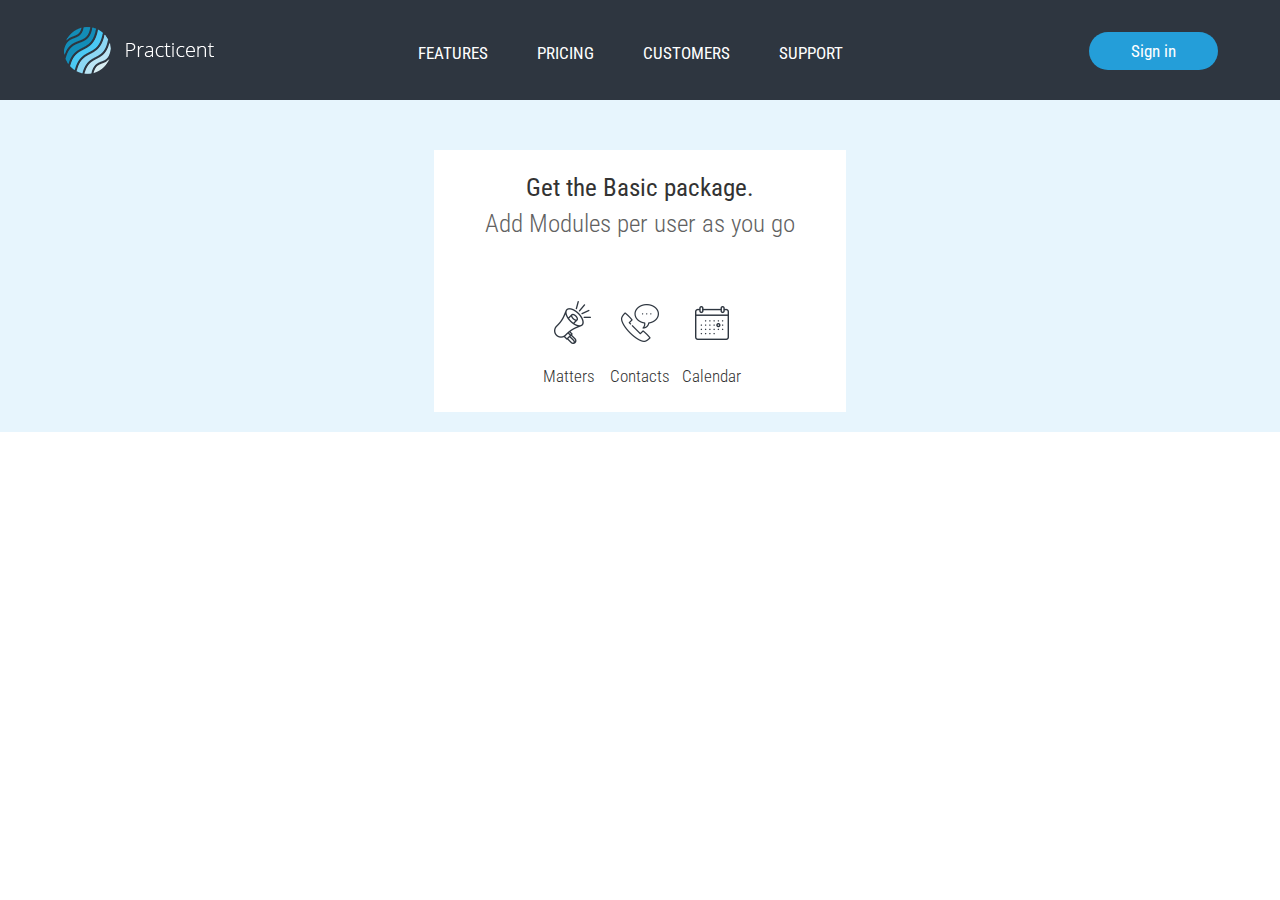
==== pricing-page.html @ 21b48f81 "in progress" ====
<!DOCTYPE html>
<html>
<head>
    <title>Practicent</title>
    <meta name="viewport" content="width=device-width, initial-scale=1.0">
    <meta http-equiv="Content-Type" content="text/html; charset=utf-8" />
    <link rel="stylesheet" type="text/css" href="style.css">
    <link rel="stylesheet" type="text/css" href="bootstrap.min.css">
    <script src="https://ajax.googleapis.com/ajax/libs/jquery/2.1.3/jquery.min.js"></script>
    <meta name="viewport" content="width=device-width, initial-scale=1, maximum-scale=1, user-scalable=no">
    <script src="https://code.jquery.com/jquery-1.10.2.js"></script>
    <script type="text/javascript" src="js/responsive-menu.js"></script>
    <script type="text/javascript" src="js/video-loader.js"></script>
</head>
<body>
	<div class="controller">
        <section id="page_start" class="col-md-12">
            <header class="header custom_header_style" id="scrolling-header"> 
                <div class="logo">
                    <a href=""><img src="images/logo.png"></a>
                </div>
                <div class="logo_scroll">
                    <a href=""><img src="images/logo-1.png"></a>
                </div>    
                <a href="" id="sign-in">Sign in</a> 
                <div class="header_menu">
                    <div class="menu-header-menu-container">
                        <ul id="menu-header-menu" class="menu">
                            <li><a href="http://features">FEATURES</a></li>
                            <li><a href="http://pricing">PRICING</a></li>
                            <li><a href="http://customers">CUSTOMERS</a></li>
                            <li><a href="http://support">SUPPORT</a></li>
                        </ul>
                    </div>              
                </div>  

                <div class="mobile_menu">

                    <div id="button" class="animateing">
                        <div id="line" class="first"></div>
                        <div id="line" class="invisible_line"></div>
                        <div id="line" class="second"></div>
                        <div id="line" class="third"></div>
                    </div>

                    <div class="header_menu_responsive">
                        <a href="" id="sign-in" class="for_mobile">Sign in</a>
                        <div class="menu-header-menu-container">
                            <ul class="menu"><li class=""><a href="http://features">FEATURES</a></li>
                                <li><a href="http://pricing">PRICING</a></li>
                                <li><a href="http://customers">CUSTOMERS</a></li>
                                <li><a href="http://support">SUPPORT</a></li>
                            </ul>
                        </div>                  
                    </div>
                </div>  
            </header>  
            <div id="clear"></div>
        </section>   

        <section id="pricing_page" class="col-md-12">
            <div class="start_trial_box">
                <div id="text-controller">
                    <span>Get the Basic package.</span>
                    <p>Add Modules per user as you go</p>
                </div>
                <div id="pricing-icon-box">
                    <div class="pricing_icon">
                        <img src="images/pr-icon-1.png">
                        <br />
                        <small>Matters</small>
                    </div>
                    <div class="pricing_icon">
                        <img src="images/pr-icon-2.png">
                        <br />
                        <small>Contacts</small>
                    </div>
                    <div class="pricing_icon">
                        <img src="images/pr-icon-3.png">
                        <br />
                        <small>Calendar</small>
                    </div>
                </div>
            </div>
        </section>
    </div>
</body>
</html>
---- style.css ----
@import url(https://fonts.googleapis.com/css?family=Roboto:100,100italic,300,300italic,400,400italic,500,500italic,700,700italic,900,900italic&subset=latin,latin-ext,cyrillic,cyrillic-ext,greek-ext,greek,vietnamese);
@import url(https://fonts.googleapis.com/css?family=Roboto+Condensed:300,300italic,400,400italic,700,700italic&subset=latin,latin-ext,cyrillic-ext,cyrillic,greek-ext,greek,vietnamese);
@import url(https://fonts.googleapis.com/css?family=Roboto+Slab:400,100,300,700&subset=latin,latin-ext,greek-ext,greek,vietnamese,cyrillic,cyrillic-ext);
#pricing_page {
  background-color: #e7f5fd;
  padding: 50px 15px 20px 15px;
  text-align: center;
  float: left;
  width: 100%;
  font-family: Roboto;
  font-size: 25px;
  font-weight: 200;
  font-stretch: condensed; }
  #pricing_page .start_trial_box {
    background-color: #ffffff;
    width: 33%;
    margin: 0 auto;
    padding: 20px; }
  #pricing_page #pricing-icon-box {
    margin-top: 50px; }
  #pricing_page .pricing_icon {
    display: inline-block; }
  #pricing_page span {
    font-weight: 400; }
  #pricing_page p {
    color: #616161;
    font-weight: 300; }
  #pricing_page small {
    font-weight: 300;
    font-size: 17px; }

* {
  outline: none !important; }

body {
  margin: 0;
  padding: 0; }

.controller {
  overflow: hidden; }

/** start 'Start Page' **/
#page_start {
  background-color: #2e3640;
  float: left;
  width: 100%;
  padding: 0; }
  #page_start .header {
    position: relative;
    height: 100px;
    width: 100%;
    padding: 24px 62px 0 62px;
    z-index: 5;
    font-family: Roboto;
    font-size: 17px;
    font-weight: normal;
    font-stretch: condensed;
    -webkit-transition: 0.5s cubic-bezier(0.42, 0, 0.21, 0.97);
    -moz-transition: 0.5s cubic-bezier(0.42, 0, 0.21, 0.97);
    -o-transition: 0.5s cubic-bezier(0.42, 0, 0.21, 0.97);
    transition: 0.5s cubic-bezier(0.42, 0, 0.21, 0.97); }
    #page_start .header .logo {
      position: absolute;
      visibility: visible;
      float: left;
      z-index: 10; }
    #page_start .header .logo_scroll {
      visibility: hidden;
      float: left;
      z-index: 8; }
    #page_start .header .menu {
      text-align: center;
      padding: 0; }
    #page_start .header .menu a {
      position: relative;
      color: #fff;
      -webkit-transition: 0.5s cubic-bezier(0.42, 0, 0.21, 0.97);
      -moz-transition: 0.5s cubic-bezier(0.42, 0, 0.21, 0.97);
      -o-transition: 0.5s cubic-bezier(0.42, 0, 0.21, 0.97);
      transition: 0.5s cubic-bezier(0.42, 0, 0.21, 0.97); }
    #page_start .header .menu a:after {
      display: block;
      position: absolute;
      left: 0;
      bottom: -37px;
      width: 0;
      height: 3px;
      background-color: #249ed9;
      content: "";
      -webkit-transition: width 0.5s cubic-bezier(0.42, 0, 0.21, 0.97);
      -moz-transition: width 0.5s cubic-bezier(0.42, 0, 0.21, 0.97);
      -o-transition: width 0.5s cubic-bezier(0.42, 0, 0.21, 0.97);
      transition: width 0.5s cubic-bezier(0.42, 0, 0.21, 0.97); }
    #page_start .header .menu a:hover:after {
      width: 100%; }
    #page_start .header .menu a:hover {
      text-decoration: none;
      color: #249ed9; }
    #page_start .header .menu li {
      display: inline-block;
      margin-right: 45px; }
    #page_start .header #sign-in {
      background-color: #249ed9;
      padding: 7px 42px 7px 42px;
      margin-top: 8px;
      float: right;
      color: #fff;
      -webkit-border-radius: 20px;
      -moz-border-radius: 20px;
      border-radius: 20px; }
    #page_start .header #sign-in:hover {
      text-decoration: none; }

.header_content {
  text-align: center;
  margin-top: 130px;
  margin-bottom: 90px;
  padding: 0 10px 0 10px;
  -webkit-transition: 0.5s cubic-bezier(0.42, 0, 0.21, 0.97);
  -moz-transition: 0.5s cubic-bezier(0.42, 0, 0.21, 0.97);
  -o-transition: 0.5s cubic-bezier(0.42, 0, 0.21, 0.97);
  transition: 0.5s cubic-bezier(0.42, 0, 0.21, 0.97); }
  .header_content span {
    color: #fff;
    font-family: Roboto;
    font-size: 32.5px;
    font-weight: 400;
    font-stretch: condensed; }
  .header_content p {
    color: #c2c3c5;
    font-family: Roboto;
    font-size: 25px;
    font-weight: 200;
    font-stretch: condensed; }

.cont {
  text-align: center;
  background: url(images/laptop.png) no-repeat;
  background-size: 100%;
  position: relative;
  height: 392px;
  width: 680px;
  margin: 0 auto; }

.video-container {
  position: relative;
  top: 35px;
  padding-bottom: 40.5%;
  padding-top: 30px;
  height: 0;
  overflow: hidden; }

.video-container iframe, .video-container object, .video-container embed {
  position: absolute;
  top: 0;
  left: -4px;
  right: 0;
  width: 72%;
  height: 100%;
  margin: 0 auto; }

#img-center {
  text-align: center;
  position: relative;
  top: 2.15em;
  z-index: 9;
  overflow: hidden; }
  #img-center img {
    max-width: 100%; }

#smart-object {
  position: absolute;
  top: 110px;
  left: 0;
  right: 0;
  width: 18%;
  margin: 0 auto;
  cursor: pointer;
  -webkit-transition: 0.5s ease;
  -moz-transition: 0.5s ease;
  -o-transition: 0.5s ease;
  transition: 0.5s ease; }
  #smart-object img {
    max-width: 100%; }

#smart-object:hover {
  opacity: 0.6; }

/** hamburger **/
/** custom classes **/
.scroll_animate {
  position: fixed !important;
  background-color: #ffffff !important;
  height: 100px !important;
  z-index: 999 !important;
  border-bottom: 2px solid #cdcdcd !important; }

.scroll_animate_a {
  color: #000000 !important; }

.scroll_animate_rspmenu {
  background-color: #ffffff !important; }

.scroll_animate_fadeout {
  visibility: hidden !important;
  z-index: 8 !important; }

.scroll_animate_fadein {
  visibility: visible !important;
  z-index: 10 !important; }

/****/
.mobile_menu {
  cursor: pointer; }
  .mobile_menu #button {
    display: none;
    float: right;
    margin-top: 10px;
    z-index: 6; }

.for_mobile {
  position: relative;
  float: right;
  top: 8px;
  right: 20px;
  display: block !important; }

#line {
  height: 3px;
  width: 40px;
  background-color: #586a80;
  margin: 5px;
  -webkit-transition: 0.3s cubic-bezier(0.42, 0, 0, 0.95);
  -moz-transition: 0.3s cubic-bezier(0.42, 0, 0, 0.95);
  -o-transition: 0.3s cubic-bezier(0.42, 0, 0, 0.95);
  transition: 0.3s cubic-bezier(0.42, 0, 0, 0.95); }

.invisible_line {
  opacity: 0;
  position: relative;
  top: 2px;
  z-index: 9; }

.second {
  position: relative;
  top: -7px; }

.third {
  position: relative;
  top: -6px;
  z-index: 8; }

.rotate_first {
  opacity: 0; }

.rotate_second {
  transform: rotate(45deg);
  top: -6px; }

.rotate_third {
  opacity: 0; }

.invisible_line_rotate {
  opacity: 1;
  transform: rotate(135deg); }

.header_menu_responsive {
  background-color: #38414c;
  -webkit-box-shadow: inset 0px 23px 35px -13px rgba(0, 0, 0, 0.38);
  -moz-box-shadow: inset 0px 23px 35px -13px rgba(0, 0, 0, 0.38);
  box-shadow: inset 0px 23px 35px -13px rgba(0, 0, 0, 0.38);
  padding: 25px 0px 35px 0px;
  height: 315px;
  position: absolute;
  left: 0;
  right: 0;
  top: 100px;
  width: 100%;
  cursor: default;
  display: none; }
  .header_menu_responsive li {
    display: block !important;
    margin-bottom: 15px;
    border-bottom: 2px solid #8d9daf;
    line-height: 3em; }
  .header_menu_responsive a {
    color: #8d9daf;
    margin-left: 30px; }

#clear {
  clear: both; }

/** end 'Start Page' **/
/************/
/** start 'Form' **/
#form {
  background-color: #99ccff;
  padding: 58px 85px 58px 85px;
  text-align: center;
  float: left;
  width: 100%;
  font-family: Roboto;
  font-size: 25px;
  font-weight: 200;
  font-stretch: condensed; }
  #form span {
    font-size: 24px;
    margin-right: 15px; }
  #form p {
    font-weight: 500;
    font-size: 14px;
    margin-top: 10px;
    margin-left: 60px; }

#form-section-2 {
  margin-right: 65px; }
  #form-section-2 ul, #form-section-2 li {
    display: block; }
  #form-section-2 li {
    position: relative;
    list-style-type: none; }
  #form-section-2 input {
    width: 47%;
    height: auto;
    padding: 13px;
    margin: 0 12px 30px 12px;
    font-size: 16px;
    border: 0;
    -webkit-border-radius: 5px;
    -moz-border-radius: 5px;
    border-radius: 5px; }

.btn {
  padding: 17px 65px 17px 65px !important;
  margin-left: 60px !important;
  font-weight: 200 !important;
  font-size: 23px !important;
  background-color: #249ed9 !important;
  border-color: #249ed9 !important; }

/** end 'Form' **/
/************/
/** start 'Lorem' **/
#lorem {
  background-color: #ffffff;
  padding: 58px 35px 58px 35px;
  text-align: center;
  float: left;
  width: 100%;
  font-family: Roboto;
  font-size: 25px;
  font-weight: 200;
  font-stretch: condensed; }
  #lorem p {
    font-size: 18px;
    margin-top: 8px; }

/** end 'Lorem' **/
/************/
/** Start 'Services' **/
#services {
  background-color: #f3f5f6;
  text-align: center;
  padding-bottom: 34px;
  float: left;
  width: 100%;
  font-family: Roboto;
  font-size: 16px;
  font-weight: 300;
  font-stretch: condensed; }
  #services .container_li {
    margin-left: -30px; }
  #services .wrapper_services {
    width: 1319px;
    margin: 0 auto; }
  #services #box {
    width: 410px;
    text-align: left;
    position: relative; }
  #services #description {
    background-color: #fff;
    height: 150px;
    padding: 20px 10px 30px 20px; }
  #services li {
    display: inline-flex;
    margin-right: 10px;
    margin-bottom: 45px; }
  #services img {
    max-width: 100%;
    width: auto;
    height: auto; }
  #services span {
    font-weight: 600; }
  #services .service-smart-object {
    position: absolute;
    text-align: center;
    height: 90px;
    width: 90px;
    margin: 0 auto;
    top: 23%;
    left: 0;
    right: 0;
    z-index: 7;
    visibility: visible;
    cursor: pointer; }
    #services .service-smart-object img {
      width: 90px; }
  #services .service-smart-object:hover {
    opacity: 0.6; }
  #services .video-box {
    		/*padding-bottom: 40.5%;
       		padding-top: 30px; */
    height: 0;
    overflow: hidden;
    z-index: 5;
    opacity: 0;
    -webkit-transition: 0.3s linear;
    -moz-transition: 0.3s linear;
    -o-transition: 0.3s linear;
    transition: 0.3s linear; }
    #services .video-box iframe {
      position: absolute;
      width: 100%;
      height: 308px; }
  #services .img-box {
    position: relative;
    z-index: 6;
    opacity: 1;
    -webkit-transition: 0.7s linear;
    -moz-transition: 0.7s linear;
    -o-transition: 0.7s linear;
    transition: 0.7s linear; }
  #services #more-moduls {
    font-size: 27px !important;
    font-weight: 300 !important;
    float: right;
    padding: 15px !important;
    margin-right: 30px;
    -webkit-border-radius: 0;
    -moz-border-radius: 0;
    border-radius: 0; }

/** end 'Services' **/
/************/
/** start 'Sponsors' **/
#sponsors {
  background-color: #ffffff;
  text-align: center;
  padding: 55px 0 34px 0;
  float: left;
  width: 100%;
  font-family: Roboto;
  font-size: 16px;
  font-weight: 200;
  font-stretch: condensed; }
  #sponsors .sponsor_company {
    margin-right: 40px; }
  #sponsors span {
    font-size: 25px;
    margin-left: 38px; }
  #sponsors li {
    display: inline-block; }
  #sponsors img {
    max-width: 100%;
    height: auto;
    width: auto; }

/** end 'Sponsors' **/
/************/
/** start 'Users' **/
#users {
  background-color: #f3f5f6;
  text-align: center;
  padding: 55px 0 44px 0;
  float: left;
  width: 100%;
  font-family: Roboto;
  font-size: 16px;
  font-weight: 200;
  font-stretch: condensed; }
  #users #title {
    width: 60%;
    margin: 0 auto;
    text-align: center;
    font-weight: 300; }
  #users .user_box {
    margin-top: 60px;
    margin-right: 32px; }
  #users span {
    font-size: 30px; }
  #users li {
    display: inline-block;
    margin-right: 10px; }
  #users #words {
    width: 400px;
    background-color: #ffffff;
    padding: 22px 35px 22px 35px;
    -webkit-border-radius: 5px;
    -moz-border-radius: 5px;
    border-radius: 5px;
    font-weight: 300; }
  #users #arrow-bottom {
    position: relative;
    top: -2px;
    left: 75px;
    width: 0;
    height: 0;
    border-style: solid;
    border-width: 35px 35px 0 0px;
    border-color: #ffffff transparent transparent transparent;
    line-height: 0px;
    _border-color: #ffffff #000000 #000000 #000000;
    _filter: progid:DXImageTransform.Microsoft.Chroma(color='#000000'); }
  #users #author {
    display: inline-flex;
    margin-top: 25px; }
    #users #author img {
      max-width: 100%;
      height: auto;
      width: auto; }
  #users #about-author {
    position: relative;
    top: 60px;
    left: 13px;
    text-align: left;
    font-size: 14px;
    font-weight: 400;
    color: #8e8e8e; }
  #users p {
    margin-bottom: 0; }

/** end 'Users' **/
/************/
/** start 'Footer' **/
.footer {
  background-color: #2e3640;
  float: left;
  width: 100%;
  padding: 35px  0 10px 0; }
  .footer .footer_wrapper {
    width: 90%;
    margin: 0 auto; }
  .footer h3 {
    margin-left: 40px;
    margin-bottom: 35px;
    font-size: 14px;
    color: #ffffff; }
  .footer .menu li {
    list-style-type: none;
    margin-bottom: 7px; }
  .footer .menu a, .footer p {
    font-weight: 400;
    text-decoration: none;
    color: #838383; }
  .footer #custom-text {
    margin-top: -4px;
    margin-left: 40px; }
  .footer #mail-submit {
    position: relative;
    right: 35px;
    float: right; }
    .footer #mail-submit #mail-sender {
      height: 33px;
      width: 60px;
      position: absolute;
      right: 15px;
      background: url("images/mail-icon.png") #249ed9;
      background-position: 4px -3px;
      border: 0;
      -webkit-border-radius: 20px;
      -moz-border-radius: 20px;
      border-radius: 20px; }
    .footer #mail-submit h3 {
      margin-left: 0;
      margin-bottom: 55px; }
    .footer #mail-submit input {
      width: 100%;
      padding: 6px 0px 7px 20px;
      border: 0;
      -webkit-border-radius: 20px;
      -moz-border-radius: 20px;
      border-radius: 20px; }
  .footer .copy_logo {
    width: 100%;
    margin-top: 9em; }
  .footer #footer-logo {
    float: left;
    margin-left: 35px;
    margin-right: 20px; }
    .footer #footer-logo img {
      max-width: 100%; }
  .footer #footer-copy {
    position: relative;
    top: 18px;
    float: left;
    color: #838383; }
  .footer #social-links {
    float: right;
    margin-top: -15px;
    margin-right: 20px; }
    .footer #social-links li {
      margin-right: 7px;
      display: inline-block; }

/** end 'Footer' **/
/************/
/** start '@media queries' **/
@media only screen and (max-width: 1382px) {
  #page_start .header .logo {
    margin-right: 10%; } }
@media only screen and (max-width: 1330px) {
  #services .wrapper_services {
    width: 100%;
    margin: 0; }

  #services #box {
    width: 350px; }

  #services .video-box iframe {
    height: 64%; }

  #services #more-moduls {
    float: none;
    margin-right: 70px; }

  #users #title {
    padding: 0 10px 0 10px;
    width: 100%; }

  .author_box {
    margin-bottom: 45px; }

  #users {
    text-align: left; }

  #users #words {
    width: 100%; }

  #services .service-smart-object {
    top: 20%; } }
@media only screen and (max-width: 1235px) {
  .header .header_menu {
    display: none; }
  .header .menu a:after {
    content: '';
    display: none !important; }
  .header #sign-in {
    display: none; }
  .header #page_start .header .for_mobile {
    display: block; }
  .header .mobile_menu #button {
    display: block; }

  #page_start .header .menu li {
    padding: 0;
    margin-right: 0; }

  #page_start .header .menu {
    float: none;
    text-align: left; } }
@media only screen and (min-width: 1235px) {
  .header_menu_responsive {
    display: none !important; } }
@media only screen and (max-width: 1150px) {
  #services #box {
    width: 300px; }

  #services .video-box iframe {
    height: 60.2%; } }
@media only screen and (max-width: 1145px) {
  #form-section-2 input {
    width: 46%; } }
@media only screen and (max-width: 1000px) {
  #services #box {
    width: 250px; }

  #services .video-box iframe {
    height: 56%; }

  #services .service-smart-object {
    top: 13%; } }
@media only screen and (max-width: 991px) {
  .footer .footer_wrapper {
    width: 100%; }

  .col-xs-6 {
    width: 17%; }

  .footer #mail-submit {
    position: relative;
    top: 0;
    left: 40px;
    float: left;
    width: 250px; } }
@media only screen and (max-width: 970px) {
  #form-section-2 input {
    width: 80%; } }
@media only screen and (max-width: 880px) {
  .col-xs-6 {
    width: 21%; }

  .footer #mail-submit h3 {
    margin-bottom: 25px; } }
@media only screen and (max-width: 850px) {
  #smart-object {
    top: 140px; }

  #services #box {
    width: 200px; }

  #services .video-box iframe {
    height: 47%; }

  #services #description {
    height: 170px; }

  #services .service-smart-object {
    top: 10%; } }
@media only screen and (max-width: 775px) {
  #mail-submit {
    margin-right: 35px; }

  #copy_logo {
    width: 70%; } }
@media only screen and (max-width: 770px) {
  #form-section-2 input {
    width: 100%; }

  #users span {
    font-size: 20px; } }
@media only screen and (max-width: 705px) {
  .cont {
    width: auto;
    height: inherit;
    padding-bottom: 13%; }

  #page_start .header {
    padding: 24px 20px 24px 20px; }

  #smart-object {
    top: 105px; }

  #form span {
    margin-right: 10px; }

  #services #box {
    width: 410px; }

  #services .video-box iframe {
    height: 71%; }

  #services #description {
    height: auto; }

  #services #more-moduls {
    width: 65% !important;
    margin-left: 60px !important; }

  #services .service-smart-object {
    top: 23%; } }
@media only screen and (max-width: 670px) {
  .video-container {
    top: 32px; } }
@media only screen and (max-width: 630px) {
  .footer .footer_wrapper {
    width: 88%;
    margin: 0; }

  .footer #social-links {
    float: none;
    margin-top: -7em; } }
@media only screen and (max-width: 620px) {
  .video-container {
    top: 27px; }

  #form {
    padding: 58px 0 58px 0; }

  #form-section-2 input {
    width: 100%; }

  .col-xs-6 {
    width: 33%; }

  #mail-submit {
    width: 290px;
    margin-right: 5px;
    top: 0 !important; } }
@media only screen and (max-width: 550px) {
  #users .user_box {
    margin-left: 2px; }

  #users #words {
    font-size: 14px; } }
@media only screen and (max-width: 545px) {
  #smart-object {
    top: 85px; } }
@media only screen and (max-width: 530px) {
  #services #more-moduls {
    margin-left: 44px !important;
    width: 95%; } }
@media only screen and (max-width: 515px) {
  .video-container {
    top: 17px; } }
@media only screen and (max-width: 480px) {
  .video-container {
    top: 17px; }

  .footer #footer-logo img {
    width: 80%; }

  .footer #footer-copy {
    float: none;
    font-size: 11px; } }
@media only screen and (max-width: 475px) {
  #services #box {
    width: 100%; } }
@media only screen and (max-width: 470px) {
  #title {
    width: 100% !important; }

  #users #words {
    width: auto; }

  #mail-submit {
    width: 255px; } }
@media only screen and (max-width: 455px) {
  #services .video-box iframe {
    height: 70%; }

  #smart-object {
    top: 75px; } }
@media only screen and (max-width: 445px) {
  .video-container {
    top: 11px; }

  #page_start .header {
    padding: 24px 30px 24px 30px; }

  #page_start .header .logo img {
    width: 90%; }

  #page_start .header .logo_scroll {
    margin-right: 10%; }

  #users #author {
    display: block; }

  #users #about-author {
    top: 0; }

  .footer .footer_wrapper {
    width: 100%;
    margin: 0;
    position: relative;
    right: 30px; } }
@media only screen and (max-width: 440px) {
  .footer .copy_logo {
    margin-bottom: 25px; }

  .footer #footer-logo {
    margin-bottom: 5px; } }
@media only screen and (max-width: 435px) {
  .footer #footer-logo {
    margin-left: 45px; }

  .footer #footer-copy {
    float: left;
    margin-left: 50px; } }
@media only screen and (max-width: 428px) {
  #services .video-box iframe {
    height: 65%; } }
@media only screen and (max-width: 420px) {
  .col-xs-6 {
    width: 50%; }

  #services .video-box iframe {
    height: 69%; }

  #services #more-moduls {
    width: 220px !important;
    margin-left: 0 !important;
    margin-right: 10px !important; } }
@media only screen and (max-width: 404px) {
  #page_start .header {
    padding: 24px 20px 24px 20px; }

  #services .video-box iframe {
    height: 63.2%; } }
@media only screen and (max-width: 395px) {
  .col-xs-6 {
    width: 50%; }

  #services .service-smart-object {
    top: 16%; } }
@media only screen and (max-width: 380px) {
  #services .video-box iframe {
    height: 59%; } }
@media only screen and (max-width: 375px) {
  .video-container iframe {
    height: 96%; }

  #services .video-box iframe {
    height: 63.2%; }

  #services .service-smart-object {
    top: 19%; } }
@media only screen and (max-width: 370px) {
  #smart-object {
    top: 73px; } }
@media only screen and (max-width: 365px) {
  #page_start .header {
    padding: 24px 30px 24px 30px; }

  #smart-object {
    top: 60px; }

  .btn {
    padding: 12px 36px 12px 35px !important; }

  #form p {
    display: none; }

  .footer #social-links {
    margin-left: 2%; }

  #services .video-box iframe {
    height: 58.2%; } }
@media only screen and (max-width: 350px) {
  #services .video-box iframe {
    height: 56%; } }
@media only screen and (max-width: 340px) {
  .btn {
    padding: 12px 36px 12px 35px !important; } }
@media only screen and (max-width: 325px) {
  .btn {
    padding: 9px 20px 9px 20px !important; } }
@media only screen and (max-width: 320px) {
  #page_start .header {
    padding: 24px 15px 24px 15px; }

  #services .service-smart-object {
    top: 16%; }

  .footer #mail-submit {
    width: 90%; } }
/** end '@media queries' **/

/*# sourceMappingURL=style.css.map */
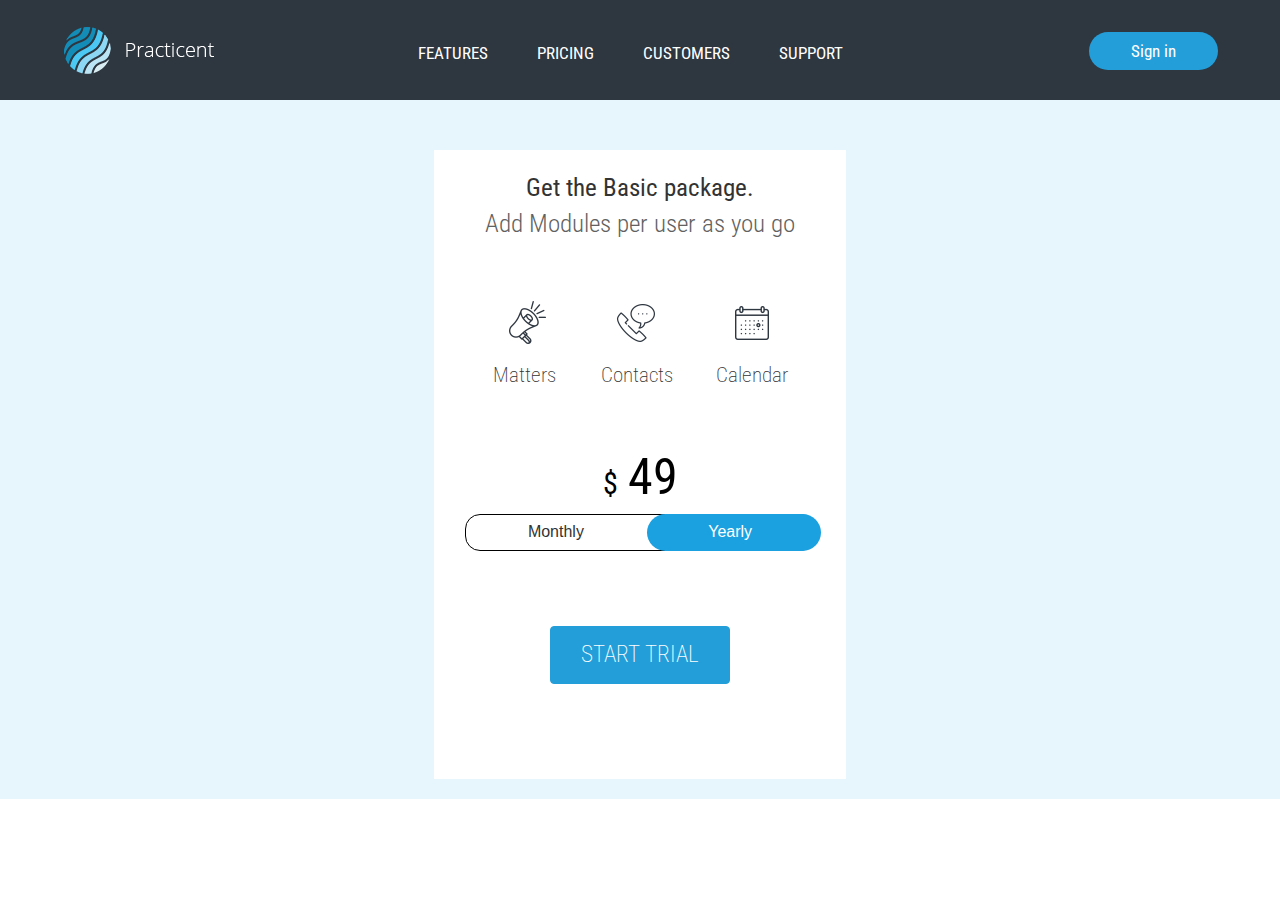
==== commit f74d3e48: "in progress" ====
--- a/pricing-page.html
+++ b/pricing-page.html
@@ -9,7 +9,7 @@
     <script src="https://ajax.googleapis.com/ajax/libs/jquery/2.1.3/jquery.min.js"></script>
     <meta name="viewport" content="width=device-width, initial-scale=1, maximum-scale=1, user-scalable=no">
     <script src="https://code.jquery.com/jquery-1.10.2.js"></script>
-    <script type="text/javascript" src="js/responsive-menu.js"></script>
+    <script type="text/javascript" src="js/main.js"></script>
     <script type="text/javascript" src="js/video-loader.js"></script>
 </head>
 <body>
@@ -46,7 +46,8 @@
                     <div class="header_menu_responsive">
                         <a href="" id="sign-in" class="for_mobile">Sign in</a>
                         <div class="menu-header-menu-container">
-                            <ul class="menu"><li class=""><a href="http://features">FEATURES</a></li>
+                            <ul class="menu">
+                                <li class=""><a href="http://features">FEATURES</a></li>
                                 <li><a href="http://pricing">PRICING</a></li>
                                 <li><a href="http://customers">CUSTOMERS</a></li>
                                 <li><a href="http://support">SUPPORT</a></li>
@@ -65,22 +66,43 @@
                     <p>Add Modules per user as you go</p>
                 </div>
                 <div id="pricing-icon-box">
-                    <div class="pricing_icon">
-                        <img src="images/pr-icon-1.png">
-                        <br />
-                        <small>Matters</small>
-                    </div>
-                    <div class="pricing_icon">
-                        <img src="images/pr-icon-2.png">
-                        <br />
-                        <small>Contacts</small>
-                    </div>
-                    <div class="pricing_icon">
-                        <img src="images/pr-icon-3.png">
-                        <br />
-                        <small>Calendar</small>
-                    </div>
+                   <ul>
+                       <li>
+                           <div class="pricing_icon">
+                                <img src="images/pr-icon-1.png">
+                                <br />
+                                <small>Matters</small>
+                            </div>
+                       </li>
+                       <li>
+                           <div class="pricing_icon">
+                                <img src="images/pr-icon-2.png">
+                                <br />
+                                <small>Contacts</small>
+                            </div>
+                       </li>
+                       <li>
+                           <div class="pricing_icon">
+                                <img src="images/pr-icon-3.png">
+                                <br />
+                                <small>Calendar</small>
+                            </div>
+                       </li>
+                   </ul>
                 </div>
+                <span id="price">
+                    <span>$</span>49
+                </span>
+                <div class="radio-toolbar">
+
+                    <input type="radio" id="radio1" name="radios" value="monthly">
+                    <label for="radio1">Monthly</label>
+                    <span class="slider"></span>
+
+                    <input type="radio" id="radio2" name="radios" value="yearly" checked>
+                    <label for="radio2" id="ppp">Yearly</label>                  
+                </div>
+                <button id="start-trial-pricing" class="btn btn-primary">START TRIAL</button>
             </div>
         </section>
     </div>
--- a/style.css
+++ b/style.css
@@ -16,18 +16,80 @@
     width: 33%;
     margin: 0 auto;
     padding: 20px; }
-  #pricing_page #pricing-icon-box {
-    margin-top: 50px; }
-  #pricing_page .pricing_icon {
-    display: inline-block; }
-  #pricing_page span {
+  #pricing_page #text-controller span {
     font-weight: 400; }
-  #pricing_page p {
+  #pricing_page #text-controller p {
     color: #616161;
     font-weight: 300; }
-  #pricing_page small {
+  #pricing_page #text-controller small {
     font-weight: 300;
     font-size: 17px; }
+  #pricing_page #pricing-icon-box {
+    margin: 50px 0 50px 0; }
+    #pricing_page #pricing-icon-box ul {
+      padding: 0; }
+    #pricing_page #pricing-icon-box li {
+      display: inline-block;
+      margin: 0 5% 0 5%; }
+  #pricing_page #price {
+    font-weight: 400;
+    font-size: 2em;
+    padding: 0;
+    margin-bottom: 50px;
+    color: #000000; }
+    #pricing_page #price span {
+      font-size: 0.6em;
+      margin-right: 10px; }
+  #pricing_page .radio-toolbar {
+    position: relative;
+    max-width: 350px;
+    height: 37px;
+    margin: 0 auto;
+    border: 1px solid #000000;
+    border-radius: 15px; }
+  #pricing_page .radio-toolbar .slider {
+    position: absolute;
+    content: '';
+    display: block;
+    width: 50%;
+    height: 37px;
+    top: -1px;
+    left: 52%;
+    z-index: 0;
+    border-radius: 20px;
+    background-color: #1ba0e0;
+    -webkit-transition: 0.3s linear;
+    -moz-transition: 0.3s linear;
+    -o-transition: 0.3s linear;
+    transition: 0.3s linear; }
+  #pricing_page .radio-toolbar input[type="radio"] {
+    display: none; }
+  #pricing_page .radio-toolbar label {
+    position: relative;
+    top: -4px;
+    display: inline-block;
+    padding: 0 17%;
+    font-family: Arial;
+    font-size: 16px;
+    font-weight: normal;
+    z-index: 5;
+    cursor: pointer;
+    -webkit-transition: 0.3s linear;
+    -moz-transition: 0.3s linear;
+    -o-transition: 0.3s linear;
+    transition: 0.3s linear; }
+  #pricing_page input[type="radio"]:checked ~ span {
+    left: -3px; }
+  #pricing_page input[type="radio"]:checked + label {
+    color: #ffffff; }
+  #pricing_page #start-trial-pricing {
+    margin-top: 75px;
+    margin-bottom: 75px;
+    padding: 12px 30px 12px 30px;
+    font-weight: 200;
+    font-size: 23px;
+    background-color: #249ed9;
+    border-color: #249ed9; }
 
 * {
   outline: none !important; }
@@ -330,7 +392,7 @@
     -moz-border-radius: 5px;
     border-radius: 5px; }
 
-.btn {
+#start-trial {
   padding: 17px 65px 17px 65px !important;
   margin-left: 60px !important;
   font-weight: 200 !important;
@@ -609,6 +671,9 @@
   #page_start .header .logo {
     margin-right: 10%; } }
 @media only screen and (max-width: 1330px) {
+  #pricing_page #pricing-icon-box li {
+    margin: 0 5% 0 5%; }
+
   #services .wrapper_services {
     width: 100%;
     margin: 0; }
@@ -670,6 +735,9 @@
 @media only screen and (max-width: 1145px) {
   #form-section-2 input {
     width: 46%; } }
+@media only screen and (max-width: 1225px) {
+  #pricing_page .start_trial_box {
+    width: 55%; } }
 @media only screen and (max-width: 1000px) {
   #services #box {
     width: 250px; }
@@ -723,6 +791,9 @@
   #copy_logo {
     width: 70%; } }
 @media only screen and (max-width: 770px) {
+  #pricing_page .start_trial_box {
+    width: 70%; }
+
   #form-section-2 input {
     width: 100%; }
 
@@ -758,6 +829,9 @@
 
   #services .service-smart-object {
     top: 23%; } }
+@media only screen and (max-width: 690px) {
+  #pricing_page .start_trial_box {
+    width: 75%; } }
 @media only screen and (max-width: 670px) {
   .video-container {
     top: 32px; } }
@@ -786,6 +860,9 @@
     width: 290px;
     margin-right: 5px;
     top: 0 !important; } }
+@media only screen and (max-width: 560px) {
+  #pricing_page .start_trial_box {
+    width: 100%; } }
 @media only screen and (max-width: 550px) {
   #users .user_box {
     margin-left: 2px; }
@@ -796,6 +873,9 @@
   #smart-object {
     top: 85px; } }
 @media only screen and (max-width: 530px) {
+  #pricing_page .start_trial_box {
+    width: 100%; }
+
   #services #more-moduls {
     margin-left: 44px !important;
     width: 95%; } }
@@ -868,9 +948,19 @@
     float: left;
     margin-left: 50px; } }
 @media only screen and (max-width: 428px) {
+  #pricing_page .radio-toolbar {
+    width: 200px; }
+
+  #pricing_page .radio-toolbar label {
+    padding: 0 9%; }
+
   #services .video-box iframe {
     height: 65%; } }
 @media only screen and (max-width: 420px) {
+  #pricing_page #pricing-icon-box li {
+    display: block;
+    margin: 0 5% 5% 5%; }
+
   .col-xs-6 {
     width: 50%; }
 
@@ -915,7 +1005,7 @@
   #smart-object {
     top: 60px; }
 
-  .btn {
+  #start-trial {
     padding: 12px 36px 12px 35px !important; }
 
   #form p {
@@ -930,10 +1020,10 @@
   #services .video-box iframe {
     height: 56%; } }
 @media only screen and (max-width: 340px) {
-  .btn {
+  #start-trial {
     padding: 12px 36px 12px 35px !important; } }
 @media only screen and (max-width: 325px) {
-  .btn {
+  #start-trial {
     padding: 9px 20px 9px 20px !important; } }
 @media only screen and (max-width: 320px) {
   #page_start .header {
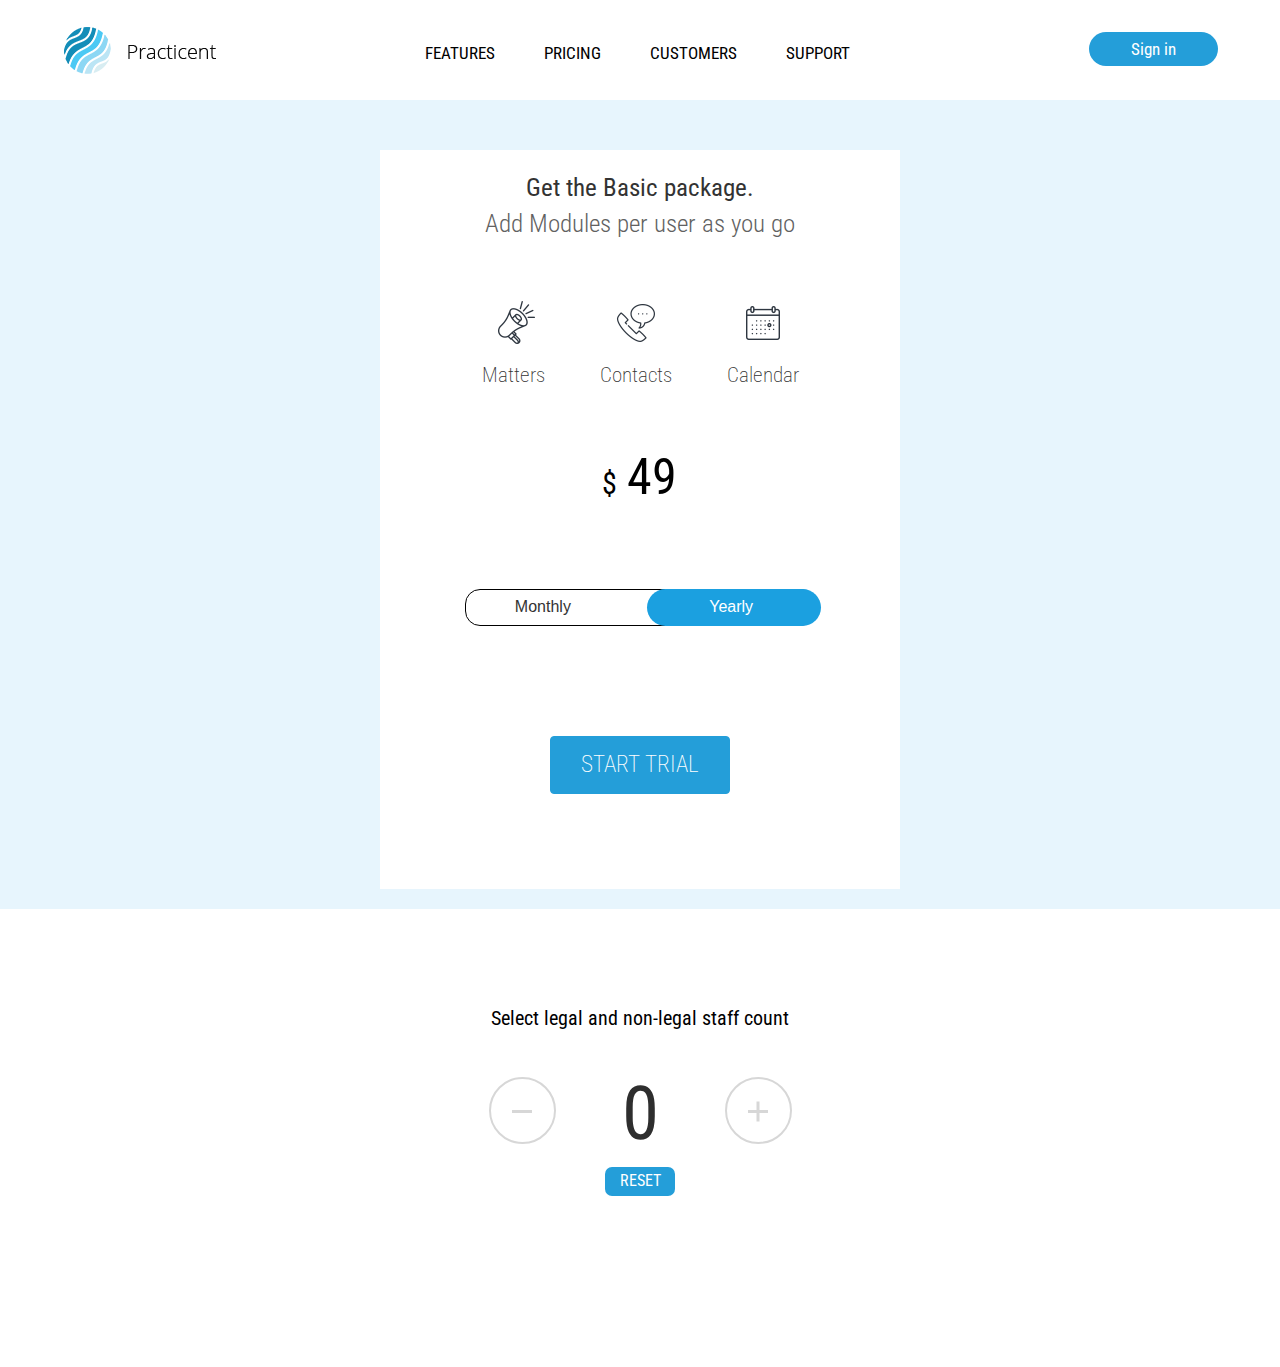
==== commit 229f4249: "in progress" ====
--- a/pricing-page.html
+++ b/pricing-page.html
@@ -15,39 +15,44 @@
 <body>
 	<div class="controller">
         <section id="page_start" class="col-md-12">
-            <header class="header custom_header_style" id="scrolling-header"> 
-                <div class="logo">
-                    <a href=""><img src="images/logo.png"></a>
-                </div>
-                <div class="logo_scroll">
-                    <a href=""><img src="images/logo-1.png"></a>
-                </div>    
-                <a href="" id="sign-in">Sign in</a> 
-                <div class="header_menu">
-                    <div class="menu-header-menu-container">
-                        <ul id="menu-header-menu" class="menu">
-                            <li><a href="http://features">FEATURES</a></li>
-                            <li><a href="http://pricing">PRICING</a></li>
-                            <li><a href="http://customers">CUSTOMERS</a></li>
-                            <li><a href="http://support">SUPPORT</a></li>
+            <header class="header pricing" id="scrolling-header"> 
+                <nav class="navbar navbar-default" role="navigation">
+                    <div class="navbar-header">    
+                        <div class="header_menu">
+                            <div class="menu-header-menu-container">
+                                <ul id="menu-header-menu" class="menu pricing_menu">
+                                    <li><a href="http://features">FEATURES</a></li>
+                                    <li><a href="http://pricing">PRICING</a></li>
+                                    <li><a href="http://customers">CUSTOMERS</a></li>
+                                    <li><a href="http://support">SUPPORT</a></li>
+                                </ul>
+                            </div>              
+                        </div>
+                    </div>
+                    <div class="logo_container">
+                        <ul class="nav navbar-nav navbar-left">
+                            <div class="logo_scroll">
+                                <a href=""><img src="images/logo-1.png"></a>
+                            </div> 
                         </ul>
-                    </div>              
-                </div>  
+                        <ul class="nav navbar-nav navbar-right">
+                            <li><a href="" id="sign-in">Sign in</a> </li>
+                        </ul>
+                    </div>
+                </nav>
 
                 <div class="mobile_menu">
-
                     <div id="button" class="animateing">
                         <div id="line" class="first"></div>
                         <div id="line" class="invisible_line"></div>
                         <div id="line" class="second"></div>
                         <div id="line" class="third"></div>
                     </div>
-
                     <div class="header_menu_responsive">
-                        <a href="" id="sign-in" class="for_mobile">Sign in</a>
                         <div class="menu-header-menu-container">
                             <ul class="menu">
-                                <li class=""><a href="http://features">FEATURES</a></li>
+                                <a href="" id="sign-in" class="for_mobile">Sign in</a>
+                                <li><a href="http://features">FEATURES</a></li>
                                 <li><a href="http://pricing">PRICING</a></li>
                                 <li><a href="http://customers">CUSTOMERS</a></li>
                                 <li><a href="http://support">SUPPORT</a></li>
@@ -60,7 +65,7 @@
         </section>   
 
         <section id="pricing_page" class="col-md-12">
-            <div class="start_trial_box">
+            <div class="col-md-5 start_trial_box">
                 <div id="text-controller">
                     <span>Get the Basic package.</span>
                     <p>Add Modules per user as you go</p>
@@ -96,13 +101,37 @@
                 <div class="radio-toolbar">
 
                     <input type="radio" id="radio1" name="radios" value="monthly">
-                    <label for="radio1">Monthly</label>
+                    <label for="radio1" id="right">Monthly</label>
                     <span class="slider"></span>
 
                     <input type="radio" id="radio2" name="radios" value="yearly" checked>
-                    <label for="radio2" id="ppp">Yearly</label>                  
+                    <label for="radio2" id="left">Yearly</label>                  
                 </div>
                 <button id="start-trial-pricing" class="btn btn-primary">START TRIAL</button>
+            </div>
+        </section>
+        <section id="pricing_page_legal" class="col-md-12">
+            <div class="count_box">
+                <span>Select legal and non-legal staff count</span>    
+                <ul>
+                    <li>
+                        <div class="count" id="minus">
+                            <span></span>
+                        </div>
+                    </li>
+                    <li>
+                        <div id="value">
+                            0
+                        </div>
+                        <span id="reset">RESET</span>
+                    </li>
+                    <li>
+                        <div class="count" id="plus">
+                            <span></span>
+                            <span></span>
+                        </div>
+                    </li>
+                </ul>
             </div>
         </section>
     </div>
--- a/style.css
+++ b/style.css
@@ -13,7 +13,7 @@
   font-stretch: condensed; }
   #pricing_page .start_trial_box {
     background-color: #ffffff;
-    width: 33%;
+    float: none;
     margin: 0 auto;
     padding: 20px; }
   #pricing_page #text-controller span {
@@ -35,7 +35,6 @@
     font-weight: 400;
     font-size: 2em;
     padding: 0;
-    margin-bottom: 50px;
     color: #000000; }
     #pricing_page #price span {
       font-size: 0.6em;
@@ -44,7 +43,7 @@
     position: relative;
     max-width: 350px;
     height: 37px;
-    margin: 0 auto;
+    margin: 75px auto;
     border: 1px solid #000000;
     border-radius: 15px; }
   #pricing_page .radio-toolbar .slider {
@@ -58,15 +57,16 @@
     z-index: 0;
     border-radius: 20px;
     background-color: #1ba0e0;
-    -webkit-transition: 0.3s linear;
-    -moz-transition: 0.3s linear;
-    -o-transition: 0.3s linear;
-    transition: 0.3s linear; }
+    -webkit-transition: 0.3s cubic-bezier(0.42, 0, 0, 0.95);
+    -moz-transition: 0.3s cubic-bezier(0.42, 0, 0, 0.95);
+    -o-transition: 0.3s cubic-bezier(0.42, 0, 0, 0.95);
+    transition: 0.3s cubic-bezier(0.42, 0, 0, 0.95); }
   #pricing_page .radio-toolbar input[type="radio"] {
     display: none; }
   #pricing_page .radio-toolbar label {
     position: relative;
     top: -4px;
+    right: 10px;
     display: inline-block;
     padding: 0 17%;
     font-family: Arial;
@@ -74,16 +74,20 @@
     font-weight: normal;
     z-index: 5;
     cursor: pointer;
-    -webkit-transition: 0.3s linear;
-    -moz-transition: 0.3s linear;
-    -o-transition: 0.3s linear;
-    transition: 0.3s linear; }
+    -webkit-transition: 0.3s cubic-bezier(0.42, 0, 0, 0.95);
+    -moz-transition: 0.3s cubic-bezier(0.42, 0, 0, 0.95);
+    -o-transition: 0.3s cubic-bezier(0.42, 0, 0, 0.95);
+    transition: 0.3s cubic-bezier(0.42, 0, 0, 0.95); }
+  #pricing_page .radio-toolbar #right {
+    right: 13px; }
+  #pricing_page .radio-toolbar #left {
+    left: 1px; }
   #pricing_page input[type="radio"]:checked ~ span {
-    left: -3px; }
+    left: -5px; }
   #pricing_page input[type="radio"]:checked + label {
     color: #ffffff; }
   #pricing_page #start-trial-pricing {
-    margin-top: 75px;
+    margin-top: 35px;
     margin-bottom: 75px;
     padding: 12px 30px 12px 30px;
     font-weight: 200;
@@ -91,6 +95,76 @@
     background-color: #249ed9;
     border-color: #249ed9; }
 
+#pricing_page_legal {
+  background-color: #ffffff;
+  padding: 90px 15px 190px 15px;
+  text-align: center;
+  float: left;
+  width: 100%;
+  font-family: Roboto;
+  font-size: 25px;
+  font-weight: 200;
+  font-stretch: condensed; }
+  #pricing_page_legal .count_box span {
+    font-size: 20px;
+    font-weight: 400;
+    color: #000000; }
+  #pricing_page_legal .count_box ul {
+    padding: 0; }
+  #pricing_page_legal .count_box li {
+    display: inline-block;
+    margin: 0 30px 0 30px; }
+  #pricing_page_legal .count_box .count {
+    position: relative;
+    height: 67px;
+    width: 67px;
+    top: 5px;
+    border: 2px solid #d7d7d7;
+    border-radius: 50%;
+    cursor: pointer;
+    -webkit-transition: 0.3s cubic-bezier(0.42, 0, 0, 0.95);
+    -moz-transition: 0.3s cubic-bezier(0.42, 0, 0, 0.95);
+    -o-transition: 0.3s cubic-bezier(0.42, 0, 0, 0.95);
+    transition: 0.3s cubic-bezier(0.42, 0, 0, 0.95); }
+    #pricing_page_legal .count_box .count span {
+      position: absolute;
+      height: 3px;
+      width: 20px;
+      top: 49%;
+      left: 0;
+      right: 0;
+      margin: 0 auto;
+      background-color: #d7d7d7;
+      -webkit-transition: 0.3s cubic-bezier(0.42, 0, 0, 0.95);
+      -moz-transition: 0.3s cubic-bezier(0.42, 0, 0, 0.95);
+      -o-transition: 0.3s cubic-bezier(0.42, 0, 0, 0.95);
+      transition: 0.3s cubic-bezier(0.42, 0, 0, 0.95); }
+  #pricing_page_legal .count_box .count:hover {
+    background-color: #d7d7d7; }
+  #pricing_page_legal .count_box .count:hover span {
+    background-color: #ffffff; }
+  #pricing_page_legal .count_box #plus span:nth-child(2) {
+    -webkit-transform: rotate(90deg);
+    -moz-transform: rotate(90deg);
+    -o-transform: rotate(90deg);
+    transform: rotate(90deg); }
+  #pricing_page_legal .count_box #value {
+    font-weight: 400;
+    font-size: 3em;
+    color: #2e2e2e; }
+  #pricing_page_legal .count_box #reset {
+    background-color: #249ed9;
+    color: #ffffff;
+    font-size: 16px;
+    position: absolute;
+    margin: 0 auto;
+    padding: 3px;
+    width: 70px;
+    right: 0;
+    left: 0;
+    border-radius: 7px;
+    cursor: pointer; }
+
 * {
   outline: none !important; }
 
@@ -106,7 +180,9 @@
   background-color: #2e3640;
   float: left;
   width: 100%;
-  padding: 0; }
+  padding: 0;
+  /** Pricing-page **/
+  /****/ }
   #page_start .header {
     position: relative;
     height: 100px;
@@ -121,18 +197,23 @@
     -moz-transition: 0.5s cubic-bezier(0.42, 0, 0.21, 0.97);
     -o-transition: 0.5s cubic-bezier(0.42, 0, 0.21, 0.97);
     transition: 0.5s cubic-bezier(0.42, 0, 0.21, 0.97); }
-    #page_start .header .logo {
+    #page_start .header .logo_scroll {
       position: absolute;
       visibility: visible;
       float: left;
-      z-index: 10; }
-    #page_start .header .logo_scroll {
-      visibility: hidden;
-      float: left;
       z-index: 8; }
+    #page_start .header .navbar-default {
+      background-color: transparent;
+      border: 0; }
+    #page_start .header .navbar {
+      min-height: 0; }
+    #page_start .header .navbar-nav {
+      margin: 0 0; }
     #page_start .header .menu {
-      text-align: center;
-      padding: 0; }
+      position: absolute;
+      width: 100%;
+      padding: 0;
+      text-align: center; }
     #page_start .header .menu a {
       position: relative;
       color: #fff;
@@ -163,15 +244,18 @@
       margin-right: 45px; }
     #page_start .header #sign-in {
       background-color: #249ed9;
+      margin-top: 8px;
       padding: 7px 42px 7px 42px;
-      margin-top: 8px;
-      float: right;
       color: #fff;
       -webkit-border-radius: 20px;
       -moz-border-radius: 20px;
       border-radius: 20px; }
     #page_start .header #sign-in:hover {
       text-decoration: none; }
+  #page_start .pricing {
+    background-color: #ffffff; }
+    #page_start .pricing .pricing_menu a {
+      color: #000000; }
 
 .header_content {
   text-align: center;
@@ -277,13 +361,12 @@
   .mobile_menu #button {
     display: none;
     float: right;
-    margin-top: 10px;
+    margin-top: -8px;
     z-index: 6; }
 
 .for_mobile {
   position: relative;
   float: right;
-  top: 8px;
   right: 20px;
   display: block !important; }
 
@@ -668,6 +751,9 @@
 /************/
 /** start '@media queries' **/
 @media only screen and (max-width: 1382px) {
+  #page_start .header .menu {
+    padding-left: 40px; }
+
   #page_start .header .logo {
     margin-right: 10%; } }
 @media only screen and (max-width: 1330px) {
@@ -711,10 +797,12 @@
     display: none !important; }
   .header #sign-in {
     display: none; }
-  .header #page_start .header .for_mobile {
-    display: block; }
   .header .mobile_menu #button {
     display: block; }
+
+  #page_start .header #sign-in {
+    right: 10px;
+    margin-top: 0; }
 
   #page_start .header .menu li {
     padding: 0;
@@ -722,7 +810,8 @@
 
   #page_start .header .menu {
     float: none;
-    text-align: left; } }
+    text-align: left;
+    padding: 0; } }
 @media only screen and (min-width: 1235px) {
   .header_menu_responsive {
     display: none !important; } }
@@ -860,7 +949,7 @@
     width: 290px;
     margin-right: 5px;
     top: 0 !important; } }
-@media only screen and (max-width: 560px) {
+@media only screen and (max-width: 575px) {
   #pricing_page .start_trial_box {
     width: 100%; } }
 @media only screen and (max-width: 550px) {
@@ -873,9 +962,6 @@
   #smart-object {
     top: 85px; } }
 @media only screen and (max-width: 530px) {
-  #pricing_page .start_trial_box {
-    width: 100%; }
-
   #services #more-moduls {
     margin-left: 44px !important;
     width: 95%; } }
@@ -911,6 +997,9 @@
   #smart-object {
     top: 75px; } }
 @media only screen and (max-width: 445px) {
+  #pricing_page #pricing-icon-box li {
+    margin: 0 3% 0 3%; }
+
   .video-container {
     top: 11px; }
 
@@ -949,10 +1038,10 @@
     margin-left: 50px; } }
 @media only screen and (max-width: 428px) {
   #pricing_page .radio-toolbar {
-    width: 200px; }
+    width: 203px; }
 
   #pricing_page .radio-toolbar label {
-    padding: 0 9%; }
+    padding: 0 11%; }
 
   #services .video-box iframe {
     height: 65%; } }
@@ -978,6 +1067,9 @@
   #services .video-box iframe {
     height: 63.2%; } }
 @media only screen and (max-width: 395px) {
+  #pricing_page_legal .count_box li {
+    margin: 0 20px 0 20px; }
+
   .col-xs-6 {
     width: 50%; }
 
@@ -1026,6 +1118,9 @@
   #start-trial {
     padding: 9px 20px 9px 20px !important; } }
 @media only screen and (max-width: 320px) {
+  #pricing_page_legal .count_box li {
+    margin: 0 10px 0 10px; }
+
   #page_start .header {
     padding: 24px 15px 24px 15px; }
 
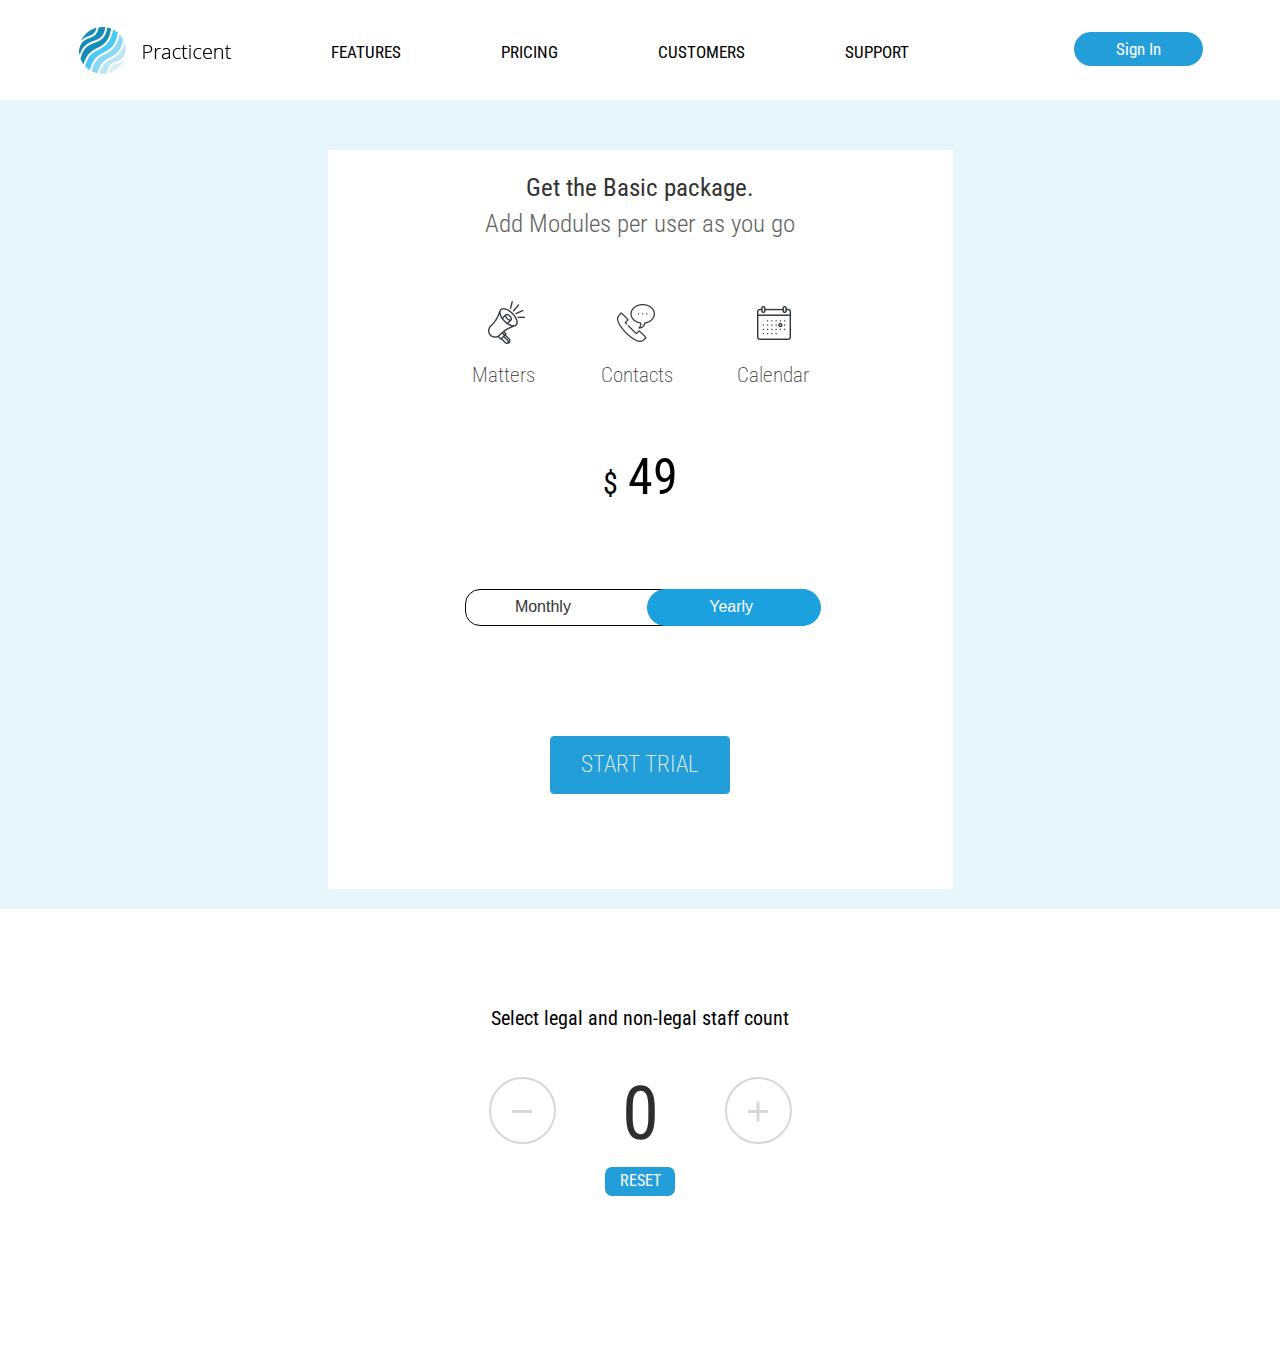
==== commit 32f9b363: "in progress" ====
--- a/pricing-page.html
+++ b/pricing-page.html
@@ -10,62 +10,46 @@
     <meta name="viewport" content="width=device-width, initial-scale=1, maximum-scale=1, user-scalable=no">
     <script src="https://code.jquery.com/jquery-1.10.2.js"></script>
     <script type="text/javascript" src="js/main.js"></script>
+    <script src="https://maxcdn.bootstrapcdn.com/bootstrap/3.3.7/js/bootstrap.min.js" integrity="sha384-Tc5IQib027qvyjSMfHjOMaLkfuWVxZxUPnCJA7l2mCWNIpG9mGCD8wGNIcPD7Txa" crossorigin="anonymous"></script>
     <script type="text/javascript" src="js/video-loader.js"></script>
+
+
 </head>
 <body>
 	<div class="controller">
         <section id="page_start" class="col-md-12">
-            <header class="header pricing" id="scrolling-header"> 
-                <nav class="navbar navbar-default" role="navigation">
-                    <div class="navbar-header">    
-                        <div class="header_menu">
-                            <div class="menu-header-menu-container">
-                                <ul id="menu-header-menu" class="menu pricing_menu">
-                                    <li><a href="http://features">FEATURES</a></li>
-                                    <li><a href="http://pricing">PRICING</a></li>
-                                    <li><a href="http://customers">CUSTOMERS</a></li>
-                                    <li><a href="http://support">SUPPORT</a></li>
+           <header class="header pricing" id="scrolling-header">
+                <div class="menu-header-menu-container">
+                    <nav class="navbar navbar-default" role="navigation">
+                        <div class="container-fluid">
+                            <div class="navbar-header">
+                                <button type="button" class="navbar-toggle" data-toggle="collapse" data-target="#bs-example-navbar-collapse-1">
+                                    <span class="sr-only">Toggle navigation</span>
+                                    <span class="icon-bar"></span>
+                                    <span class="icon-bar"></span>
+                                    <span class="icon-bar"></span>
+                                </button>
+                                <a class="navbar-brand" href="#"><img src="images/logo-1.png"></a>
+                            </div>
+                            <div class="collapse navbar-collapse navbar_collapse_pricing" id="bs-example-navbar-collapse-1">
+                                <ul class="nav navbar-nav menu_items menu_items_pricing">
+                                    <li><a href="#">FEATURES</a></li>
+                                    <li><a href="#">PRICING</a></li>
+                                    <li><a href="#">CUSTOMERS</a></li>
+                                    <li><a href="#">SUPPORT</a></li>
+                                    <li><a href="#" id="sign-in" class="mobile">Sign In</a></li>
                                 </ul>
-                            </div>              
+                                <ul class="nav navbar-nav navbar-right">
+                                    <li><a href="#" id="sign-in" class="dsp_none">Sign In</a></li>
+                                </ul>
+                            </div>
                         </div>
-                    </div>
-                    <div class="logo_container">
-                        <ul class="nav navbar-nav navbar-left">
-                            <div class="logo_scroll">
-                                <a href=""><img src="images/logo-1.png"></a>
-                            </div> 
-                        </ul>
-                        <ul class="nav navbar-nav navbar-right">
-                            <li><a href="" id="sign-in">Sign in</a> </li>
-                        </ul>
-                    </div>
-                </nav>
-
-                <div class="mobile_menu">
-                    <div id="button" class="animateing">
-                        <div id="line" class="first"></div>
-                        <div id="line" class="invisible_line"></div>
-                        <div id="line" class="second"></div>
-                        <div id="line" class="third"></div>
-                    </div>
-                    <div class="header_menu_responsive">
-                        <div class="menu-header-menu-container">
-                            <ul class="menu">
-                                <a href="" id="sign-in" class="for_mobile">Sign in</a>
-                                <li><a href="http://features">FEATURES</a></li>
-                                <li><a href="http://pricing">PRICING</a></li>
-                                <li><a href="http://customers">CUSTOMERS</a></li>
-                                <li><a href="http://support">SUPPORT</a></li>
-                            </ul>
-                        </div>                  
-                    </div>
-                </div>  
-            </header>  
-            <div id="clear"></div>
+                    </nav>
+                </header>     
         </section>   
 
         <section id="pricing_page" class="col-md-12">
-            <div class="col-md-5 start_trial_box">
+            <div class="col-md-6 col-md-offset-3 start_trial_box">
                 <div id="text-controller">
                     <span>Get the Basic package.</span>
                     <p>Add Modules per user as you go</p>
@@ -135,5 +119,6 @@
             </div>
         </section>
     </div>
+
 </body>
 </html>    --- a/style.css
+++ b/style.css
@@ -13,8 +13,6 @@
   font-stretch: condensed; }
   #pricing_page .start_trial_box {
     background-color: #ffffff;
-    float: none;
-    margin: 0 auto;
     padding: 20px; }
   #pricing_page #text-controller span {
     font-weight: 400; }
@@ -169,7 +167,6 @@
   outline: none !important; }
 
 body {
-  margin: 0;
   padding: 0; }
 
 .controller {
@@ -197,56 +194,51 @@
     -moz-transition: 0.5s cubic-bezier(0.42, 0, 0.21, 0.97);
     -o-transition: 0.5s cubic-bezier(0.42, 0, 0.21, 0.97);
     transition: 0.5s cubic-bezier(0.42, 0, 0.21, 0.97); }
-    #page_start .header .logo_scroll {
-      position: absolute;
-      visibility: visible;
-      float: left;
-      z-index: 8; }
     #page_start .header .navbar-default {
       background-color: transparent;
       border: 0; }
-    #page_start .header .navbar {
-      min-height: 0; }
-    #page_start .header .navbar-nav {
-      margin: 0 0; }
-    #page_start .header .menu {
-      position: absolute;
-      width: 100%;
-      padding: 0;
-      text-align: center; }
-    #page_start .header .menu a {
+    #page_start .header .navbar-brand {
+      padding-top: 0; }
+    #page_start .header .navbar-collapse {
+      text-align: center;
+      border: 0;
+      overflow: hidden;
+      box-shadow: none; }
+    #page_start .header .navbar-collapse_home {
+      background-color: #2e3640; }
+    #page_start .header .navbar_collapse_pricing {
+      background-color: #ffffff; }
+    #page_start .header .menu_items {
+      width: 760px;
+      margin: 3px auto;
+      float: none;
+      display: inline-block; }
+    #page_start .header .navbar-toggle {
+      margin-right: 25px; }
+    #page_start .header .menu_items_home a {
+      color: #ffffff; }
+    #page_start .header .menu_items_pricing a {
+      color: #000000; }
+    #page_start .header .menu_items li {
+      padding: 0 35px 0 35px; }
+    #page_start .header .menu_items a {
       position: relative;
-      color: #fff;
+      background: transparent;
       -webkit-transition: 0.5s cubic-bezier(0.42, 0, 0.21, 0.97);
       -moz-transition: 0.5s cubic-bezier(0.42, 0, 0.21, 0.97);
       -o-transition: 0.5s cubic-bezier(0.42, 0, 0.21, 0.97);
       transition: 0.5s cubic-bezier(0.42, 0, 0.21, 0.97); }
-    #page_start .header .menu a:after {
-      display: block;
-      position: absolute;
-      left: 0;
-      bottom: -37px;
-      width: 0;
-      height: 3px;
-      background-color: #249ed9;
-      content: "";
-      -webkit-transition: width 0.5s cubic-bezier(0.42, 0, 0.21, 0.97);
-      -moz-transition: width 0.5s cubic-bezier(0.42, 0, 0.21, 0.97);
-      -o-transition: width 0.5s cubic-bezier(0.42, 0, 0.21, 0.97);
-      transition: width 0.5s cubic-bezier(0.42, 0, 0.21, 0.97); }
-    #page_start .header .menu a:hover:after {
-      width: 100%; }
-    #page_start .header .menu a:hover {
+    #page_start .header .menu_items a:hover {
       text-decoration: none;
       color: #249ed9; }
-    #page_start .header .menu li {
-      display: inline-block;
-      margin-right: 45px; }
+    #page_start .header .menu_items .mobile {
+      display: none; }
     #page_start .header #sign-in {
       background-color: #249ed9;
       margin-top: 8px;
       padding: 7px 42px 7px 42px;
       color: #fff;
+      border: 0;
       -webkit-border-radius: 20px;
       -moz-border-radius: 20px;
       border-radius: 20px; }
@@ -331,109 +323,6 @@
 
 #smart-object:hover {
   opacity: 0.6; }
-
-/** hamburger **/
-/** custom classes **/
-.scroll_animate {
-  position: fixed !important;
-  background-color: #ffffff !important;
-  height: 100px !important;
-  z-index: 999 !important;
-  border-bottom: 2px solid #cdcdcd !important; }
-
-.scroll_animate_a {
-  color: #000000 !important; }
-
-.scroll_animate_rspmenu {
-  background-color: #ffffff !important; }
-
-.scroll_animate_fadeout {
-  visibility: hidden !important;
-  z-index: 8 !important; }
-
-.scroll_animate_fadein {
-  visibility: visible !important;
-  z-index: 10 !important; }
-
-/****/
-.mobile_menu {
-  cursor: pointer; }
-  .mobile_menu #button {
-    display: none;
-    float: right;
-    margin-top: -8px;
-    z-index: 6; }
-
-.for_mobile {
-  position: relative;
-  float: right;
-  right: 20px;
-  display: block !important; }
-
-#line {
-  height: 3px;
-  width: 40px;
-  background-color: #586a80;
-  margin: 5px;
-  -webkit-transition: 0.3s cubic-bezier(0.42, 0, 0, 0.95);
-  -moz-transition: 0.3s cubic-bezier(0.42, 0, 0, 0.95);
-  -o-transition: 0.3s cubic-bezier(0.42, 0, 0, 0.95);
-  transition: 0.3s cubic-bezier(0.42, 0, 0, 0.95); }
-
-.invisible_line {
-  opacity: 0;
-  position: relative;
-  top: 2px;
-  z-index: 9; }
-
-.second {
-  position: relative;
-  top: -7px; }
-
-.third {
-  position: relative;
-  top: -6px;
-  z-index: 8; }
-
-.rotate_first {
-  opacity: 0; }
-
-.rotate_second {
-  transform: rotate(45deg);
-  top: -6px; }
-
-.rotate_third {
-  opacity: 0; }
-
-.invisible_line_rotate {
-  opacity: 1;
-  transform: rotate(135deg); }
-
-.header_menu_responsive {
-  background-color: #38414c;
-  -webkit-box-shadow: inset 0px 23px 35px -13px rgba(0, 0, 0, 0.38);
-  -moz-box-shadow: inset 0px 23px 35px -13px rgba(0, 0, 0, 0.38);
-  box-shadow: inset 0px 23px 35px -13px rgba(0, 0, 0, 0.38);
-  padding: 25px 0px 35px 0px;
-  height: 315px;
-  position: absolute;
-  left: 0;
-  right: 0;
-  top: 100px;
-  width: 100%;
-  cursor: default;
-  display: none; }
-  .header_menu_responsive li {
-    display: block !important;
-    margin-bottom: 15px;
-    border-bottom: 2px solid #8d9daf;
-    line-height: 3em; }
-  .header_menu_responsive a {
-    color: #8d9daf;
-    margin-left: 30px; }
-
-#clear {
-  clear: both; }
 
 /** end 'Start Page' **/
 /************/
@@ -751,9 +640,6 @@
 /************/
 /** start '@media queries' **/
 @media only screen and (max-width: 1382px) {
-  #page_start .header .menu {
-    padding-left: 40px; }
-
   #page_start .header .logo {
     margin-right: 10%; } }
 @media only screen and (max-width: 1330px) {
@@ -790,31 +676,60 @@
   #services .service-smart-object {
     top: 20%; } }
 @media only screen and (max-width: 1235px) {
-  .header .header_menu {
-    display: none; }
-  .header .menu a:after {
-    content: '';
+  #page_start .header {
+    padding: 20px 0; }
+  #page_start .navbar-header {
+    float: none; }
+  #page_start .navbar-brand {
+    margin-left: 25px; }
+  #page_start .navbar-left, #page_start .navbar-right {
+    float: none !important; }
+  #page_start .navbar-toggle {
+    display: block; }
+  #page_start .navbar-collapse {
+    border-top: 1px solid transparent; }
+  #page_start .navbar-fixed-top {
+    top: 0;
+    border-width: 0 0 1px; }
+  #page_start .container-fluid {
+    padding: 0; }
+  #page_start .navbar-collapse.collapse {
     display: none !important; }
-  .header #sign-in {
-    display: none; }
-  .header .mobile_menu #button {
+  #page_start .header .navbar-collapse_home {
+    border-top: 1px solid #ffffff; }
+  #page_start .header .navbar-collapse_pricing {
+    border-top: 1px solid #000000; }
+  #page_start .navbar-nav {
+    float: none !important;
+    margin-top: 7.5px; }
+  #page_start .header .menu_items {
+    width: auto;
+    margin: 10px 0;
     display: block; }
-
+  #page_start .header .menu_items_home li {
+    border-bottom: 1px solid #ffffff; }
+  #page_start .header .menu_items_pricing li {
+    border-bottom: 1px solid #000000; }
+  #page_start .header .menu_items li {
+    float: none;
+    padding: 5px 0; }
+  #page_start .header .navbar-nav a {
+    padding-top: 10px;
+    padding-bottom: 10px; }
+  #page_start .header .navbar-collapse {
+    margin-top: 25px; }
+  #page_start .collapse.in {
+    display: block !important; }
   #page_start .header #sign-in {
-    right: 10px;
-    margin-top: 0; }
-
-  #page_start .header .menu li {
-    padding: 0;
-    margin-right: 0; }
-
-  #page_start .header .menu {
+    margin-bottom: 8px; }
+  #page_start .header .menu_items .mobile {
     float: none;
-    text-align: left;
-    padding: 0; } }
-@media only screen and (min-width: 1235px) {
-  .header_menu_responsive {
-    display: none !important; } }
+    display: inline-block; }
+  #page_start .header .dsp_none {
+    display: none; } }
+@media only screen and (max-width: 1225px) {
+  #pricing_page .start_trial_box {
+    width: 55%; } }
 @media only screen and (max-width: 1150px) {
   #services #box {
     width: 300px; }
@@ -824,9 +739,6 @@
 @media only screen and (max-width: 1145px) {
   #form-section-2 input {
     width: 46%; } }
-@media only screen and (max-width: 1225px) {
-  #pricing_page .start_trial_box {
-    width: 55%; } }
 @media only screen and (max-width: 1000px) {
   #services #box {
     width: 250px; }
@@ -893,9 +805,6 @@
     width: auto;
     height: inherit;
     padding-bottom: 13%; }
-
-  #page_start .header {
-    padding: 24px 20px 24px 20px; }
 
   #smart-object {
     top: 105px; }
@@ -1003,9 +912,6 @@
   .video-container {
     top: 11px; }
 
-  #page_start .header {
-    padding: 24px 30px 24px 30px; }
-
   #page_start .header .logo img {
     width: 90%; }
 
@@ -1061,9 +967,6 @@
     margin-left: 0 !important;
     margin-right: 10px !important; } }
 @media only screen and (max-width: 404px) {
-  #page_start .header {
-    padding: 24px 20px 24px 20px; }
-
   #services .video-box iframe {
     height: 63.2%; } }
 @media only screen and (max-width: 395px) {
@@ -1091,9 +994,6 @@
   #smart-object {
     top: 73px; } }
 @media only screen and (max-width: 365px) {
-  #page_start .header {
-    padding: 24px 30px 24px 30px; }
-
   #smart-object {
     top: 60px; }
 
@@ -1121,9 +1021,6 @@
   #pricing_page_legal .count_box li {
     margin: 0 10px 0 10px; }
 
-  #page_start .header {
-    padding: 24px 15px 24px 15px; }
-
   #services .service-smart-object {
     top: 16%; }
 
